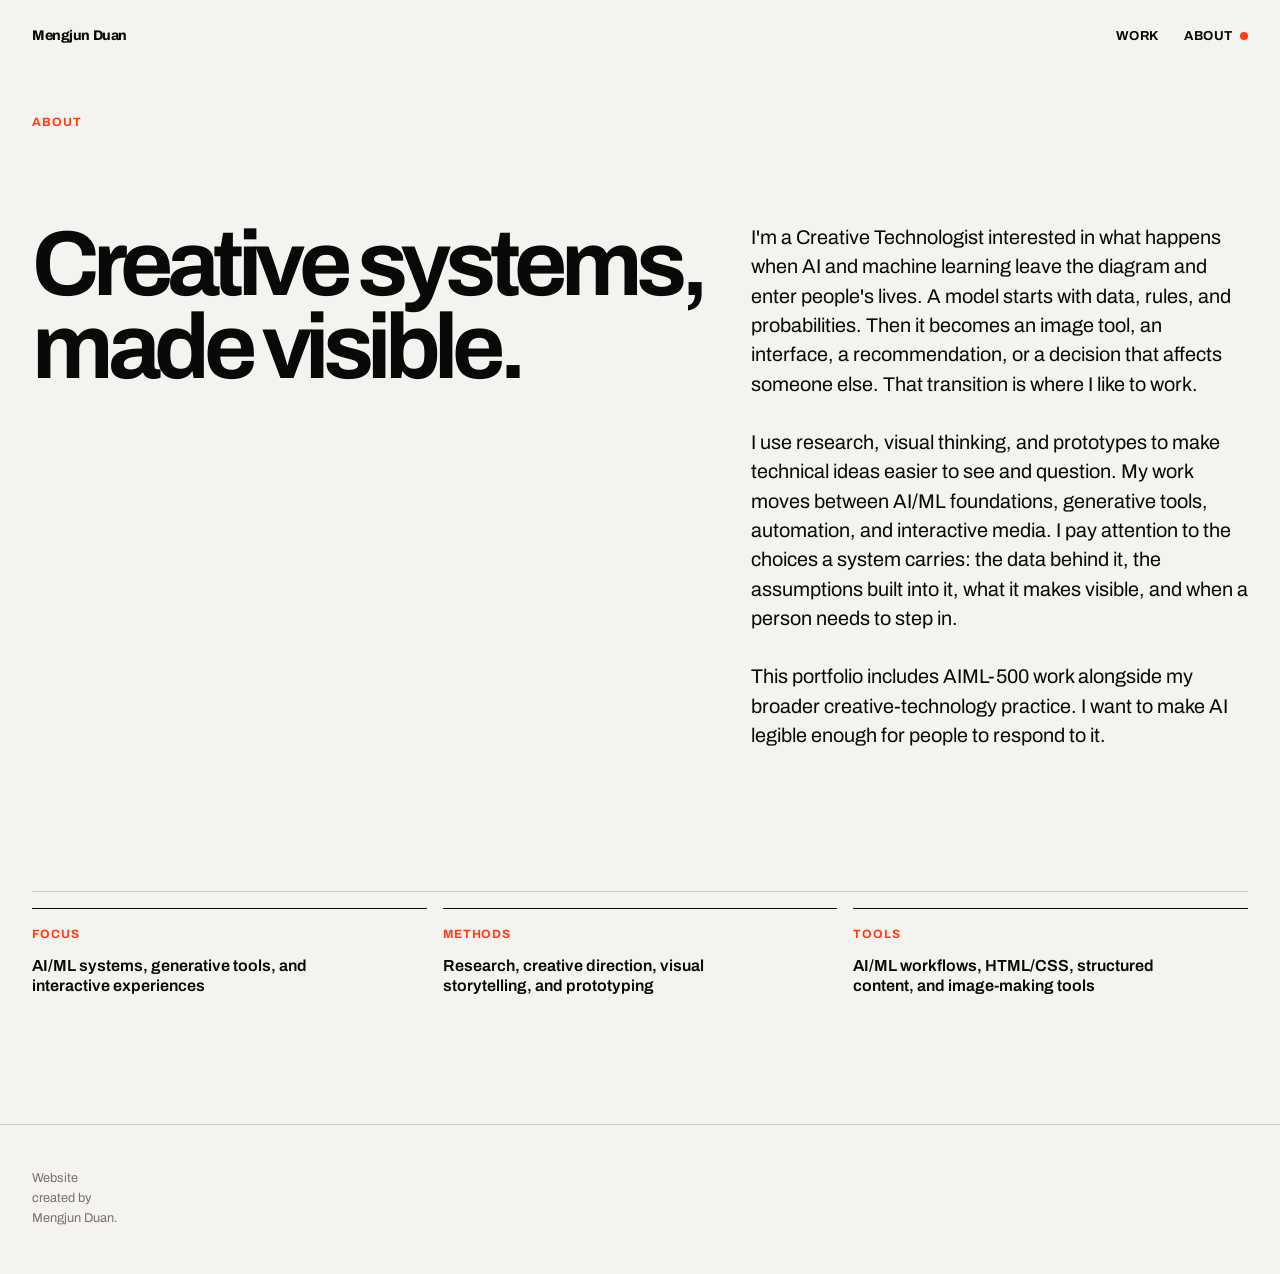
==== about.html @ 606a5782 "Redesign AIML portfolio homepage and case studies" ====
<!doctype html>
<html lang="en">
<head>
  <meta charset="utf-8">
  <meta name="viewport" content="width=device-width, initial-scale=1">
  <meta name="description" content="About Mengjun Duan, Creative Technologist.">
  <title>About | Mengjun Duan</title>
  <link rel="stylesheet" href="styles.css">
  <script src="scripts/site.js" defer></script>
</head>
<body>
  <a class="skip-link" href="#main-content">Skip to main content</a>
  <header class="site-header">
    <div class="page-grid">
      <a class="wordmark" href="index.html">Mengjun Duan</a>
      <nav class="site-nav" aria-label="Primary navigation">
        <a href="work.html" data-nav-page="work.html">Work <span class="status-dot" hidden></span></a>
        <a href="about.html" data-nav-page="about.html">About <span class="status-dot" hidden></span></a>
      </nav>
    </div>
  </header>
  <main id="main-content" class="about-page">
    <section class="about-statement page-grid" aria-labelledby="about-title">
      <p class="eyebrow">About</p>
      <h1 id="about-title">Creative systems, made visible.</h1>
      <div>
        <p>I'm a Creative Technologist interested in what happens when AI and machine learning leave the diagram and enter people's lives. A model starts with data, rules, and probabilities. Then it becomes an image tool, an interface, a recommendation, or a decision that affects someone else. That transition is where I like to work.</p>
        <p>I use research, visual thinking, and prototypes to make technical ideas easier to see and question. My work moves between AI/ML foundations, generative tools, automation, and interactive media. I pay attention to the choices a system carries: the data behind it, the assumptions built into it, what it makes visible, and when a person needs to step in.</p>
        <p>This portfolio includes AIML-500 work alongside my broader creative-technology practice. I want to make AI legible enough for people to respond to it.</p>
      </div>
    </section>
    <section class="practice-index page-grid" aria-label="Practice index">
      <div><p>Focus</p><strong>AI/ML systems, generative tools, and interactive experiences</strong></div>
      <div><p>Methods</p><strong>Research, creative direction, visual storytelling, and prototyping</strong></div>
      <div><p>Tools</p><strong>AI/ML workflows, HTML/CSS, structured content, and image-making tools</strong></div>
    </section>
  </main>
  <footer class="site-footer"><div class="page-grid"><p>Website created by Mengjun Duan.</p></div></footer>
</body>
</html>
---- styles.css ----
@font-face {
  font-family: "Archivo Portfolio";
  src: url("assets/fonts/Archivo-VariableFont_wdth,wght.woff2") format("woff2");
  font-style: normal;
  font-weight: 100 900;
  font-stretch: 75% 125%;
  font-display: swap;
}

:root {
  --canvas: #F4F3EF;
  --ink: #090909;
  --signal: #FF3B14;
  --muted: #77736D;
  --light-ink: #F7F6F2;
  --line: color-mix(in srgb, var(--ink) 18%, transparent);
  --page-max: 100rem;
  --gutter: 2rem;
  --gap: 1rem;
  --font: "Archivo Portfolio", "Helvetica Neue", Helvetica, sans-serif;
}

* { box-sizing: border-box; }
html { scroll-behavior: smooth; }

body {
  margin: 0;
  background: var(--canvas);
  color: var(--ink);
  font-family: var(--font);
  font-size: 18px;
  line-height: 1.55;
}

img { display: block; max-width: 100%; }
a { color: inherit; text-decoration-thickness: 1px; text-underline-offset: 0.2em; }
a:focus-visible,
button:focus-visible { outline: 2px solid var(--signal); outline-offset: 4px; }

.skip-link {
  position: absolute;
  top: 0.75rem;
  left: 0.75rem;
  z-index: 10;
  padding: 0.6rem 0.8rem;
  background: var(--ink);
  color: var(--light-ink);
  font-size: 0.8125rem;
  font-weight: 700;
  text-decoration: none;
  transform: translateY(-180%);
}

.skip-link:focus { transform: translateY(0); }

.page-grid {
  width: min(calc(100% - (var(--gutter) * 2)), var(--page-max));
  margin-inline: auto;
  display: grid;
  grid-template-columns: repeat(12, minmax(0, 1fr));
  gap: var(--gap);
}

.site-header {
  position: fixed;
  inset: 0 0 auto;
  z-index: 20;
  background: var(--canvas);
  background: color-mix(in srgb, var(--canvas) 92%, transparent);
  backdrop-filter: blur(12px);
}

.site-header .page-grid { min-height: 4.5rem; align-items: center; }

.wordmark {
  grid-column: 1 / span 4;
  font-size: 0.875rem;
  font-weight: 760;
  letter-spacing: -0.03em;
  text-decoration: none;
}

.site-nav {
  grid-column: 8 / -1;
  display: flex;
  justify-content: flex-end;
  gap: clamp(0.85rem, 2vw, 1.75rem);
  font-size: 0.8125rem;
  font-weight: 690;
  letter-spacing: 0.04em;
  text-transform: uppercase;
}

.site-nav a {
  display: inline-flex;
  align-items: center;
  gap: 0.45rem;
  padding-block: 0.5rem;
  text-decoration: none;
}

.site-nav a[aria-current="page"] { color: var(--ink); }

.status-dot {
  width: 0.5rem;
  height: 0.5rem;
  flex: 0 0 auto;
  border-radius: 50%;
  background: var(--signal);
}

.status-dot[hidden] { display: none; }
main { padding-top: 4.5rem; }
.dark-section { background: var(--ink); color: var(--light-ink); }

.eyebrow {
  margin: 0;
  color: var(--signal);
  font-size: 0.75rem;
  font-weight: 700;
  letter-spacing: 0.08em;
  line-height: 1.25;
  text-transform: uppercase;
}

.display-title,
.section-title,
.page-title {
  margin: 0;
  font-weight: 680;
  letter-spacing: -0.07em;
  line-height: 0.9;
  text-wrap: balance;
}

.display-title { font-size: clamp(3.75rem, 9.4vw, 10.5rem); }
.page-title { font-size: clamp(3.25rem, 7.2vw, 8rem); }
.section-title { font-size: clamp(2.2rem, 4.6vw, 5.5rem); }

.intro-copy,
.body-copy {
  margin: 0;
  max-width: 38rem;
  color: var(--ink);
  font-size: clamp(1.125rem, 1.65vw, 1.5rem);
  line-height: 1.38;
}

.dark-section .intro-copy,
.dark-section .body-copy { color: color-mix(in srgb, var(--light-ink) 72%, transparent); }

.hero-band,
.intro-band { padding-block: clamp(5rem, 12vw, 12rem); }

.hero-band .eyebrow,
.intro-band .eyebrow { grid-column: 1 / span 3; }

.hero-band .display-title,
.intro-band .page-title { grid-column: 1 / span 10; margin-top: 1.25rem; }

.hero-band .intro-copy,
.intro-band .intro-copy { grid-column: 7 / span 5; margin-top: 2rem; }

.feature-band,
.case-band,
.contact-band { padding-block: clamp(4rem, 9vw, 9rem); }

.feature-band > :first-child,
.case-band > :first-child,
.contact-band > :first-child { grid-column: 1 / span 4; }

.feature-band > :nth-child(2),
.case-band > :nth-child(2),
.contact-band > :nth-child(2) { grid-column: 5 / -1; }

.work-list { border-top: 1px solid var(--line); }

.work-item {
  display: grid;
  grid-template-columns: repeat(12, minmax(0, 1fr));
  gap: var(--gap);
  padding-block: clamp(1.5rem, 4vw, 4rem);
  border-bottom: 1px solid var(--line);
  text-decoration: none;
}

.work-item:hover .work-title,
.work-item:focus-visible .work-title { color: var(--signal); }

.work-index { grid-column: 1 / span 1; color: var(--signal); font-size: 0.75rem; font-weight: 700; }
.work-title { grid-column: 2 / span 5; margin: 0; font-size: clamp(1.9rem, 3.6vw, 4.5rem); font-weight: 660; letter-spacing: -0.06em; line-height: 0.94; }
.work-meta { grid-column: 8 / -1; margin: 0; color: var(--ink); font-size: 0.9rem; }
.image-bleed { width: 100%; min-height: min(62vw, 48rem); object-fit: cover; }
.poster-image { width: min(100%, 38rem); aspect-ratio: 2 / 3; height: auto; margin-inline: auto; }
.case-image { width: 100%; aspect-ratio: 1; height: auto; max-height: 48rem; object-fit: cover; }

.comparison-grid {
  display: grid;
  grid-template-columns: repeat(2, minmax(0, 1fr));
  gap: var(--gap);
}

.comparison-intro {
  grid-column: 1 / -1;
  margin: 0 0 clamp(1.5rem, 3vw, 3rem);
  max-width: 44rem;
  font-size: clamp(1.25rem, 1.8vw, 1.7rem);
  font-weight: 590;
  letter-spacing: -0.03em;
  line-height: 1.25;
}

.comparison-panel {
  min-height: 100%;
  padding: clamp(1.5rem, 3vw, 3rem);
  border: 1px solid var(--ink);
  background: var(--canvas);
}

.comparison-panel-dark {
  border-color: var(--ink);
  background: var(--ink);
  color: var(--light-ink);
}

.comparison-label {
  margin: 0 0 clamp(2.5rem, 6vw, 6rem);
  color: var(--signal);
  font-size: 0.75rem;
  font-weight: 700;
  letter-spacing: 0.08em;
  text-transform: uppercase;
}

.comparison-panel h3 {
  margin: 0 0 1.5rem;
  font-size: clamp(2rem, 3.6vw, 4.5rem);
  font-weight: 670;
  letter-spacing: -0.06em;
  line-height: 0.95;
}

.comparison-panel > p:not(.comparison-label) {
  margin: 0;
  font-size: clamp(1rem, 1.25vw, 1.2rem);
  line-height: 1.48;
}

.comparison-panel > p + p { margin-top: 1.25rem; }

.comparison-facts { margin: clamp(2rem, 5vw, 5rem) 0 0; }
.comparison-facts div { display: grid; grid-template-columns: minmax(6rem, 0.6fr) 1fr; gap: 1rem; padding-block: 0.75rem; border-top: 1px solid currentColor; }
.comparison-facts dt { color: var(--signal); font-size: 0.7rem; font-weight: 700; letter-spacing: 0.06em; text-transform: uppercase; }
.comparison-facts dd { margin: 0; font-size: 0.9rem; line-height: 1.35; }
.decision-strip li { padding-block: 1.1rem; }
.evidence-note { margin-top: clamp(2rem, 5vw, 5rem); }

/* Task 6 case-study composition */
.case-hero {
  padding-block: clamp(7rem, 14vw, 14rem) clamp(4rem, 8vw, 8rem);
  align-items: end;
}

.case-hero .eyebrow { grid-column: 1 / span 3; align-self: start; }

.case-hero h1 {
  grid-column: 1 / span 10;
  margin: clamp(2rem, 6vw, 6rem) 0 0;
  font-size: clamp(3.75rem, 9.4vw, 10.5rem);
  font-weight: 680;
  letter-spacing: -0.08em;
  line-height: 0.84;
  text-wrap: balance;
}

.case-premise {
  grid-column: 7 / span 5;
  margin: clamp(2rem, 5vw, 5rem) 0 0;
  color: color-mix(in srgb, var(--light-ink) 76%, transparent);
  font-size: clamp(1.125rem, 1.65vw, 1.5rem);
  line-height: 1.38;
}

.case-facts {
  grid-column: 7 / span 5;
  display: grid;
  grid-template-columns: repeat(3, minmax(0, 1fr));
  gap: var(--gap);
  margin: clamp(2rem, 5vw, 5rem) 0 0;
}

.case-facts div { padding-top: 0.75rem; border-top: 1px solid color-mix(in srgb, var(--light-ink) 42%, transparent); }
.case-facts dt { color: var(--signal); font-size: 0.75rem; font-weight: 700; letter-spacing: 0.08em; text-transform: uppercase; }
.case-facts dd { margin: 0.4rem 0 0; font-size: 0.9rem; font-weight: 620; line-height: 1.25; }

.case-poster {
  margin: 0;
  padding-block: clamp(3rem, 8vw, 8rem) clamp(5rem, 11vw, 11rem);
}

.case-poster > a { grid-column: 1 / -1; }
.case-poster figcaption { grid-column: 7 / span 5; margin-top: 1rem; font-size: 0.8rem; font-weight: 720; letter-spacing: 0.06em; text-transform: uppercase; }
.case-poster figcaption a { color: var(--ink); }

/* Minimal homepage composition */
.home-page .home-hero {
  position: relative;
  min-height: calc(100svh - 4.5rem);
  padding: 0;
  overflow: clip;
  isolation: isolate;
}

.home-page .home-signal-field,
.home-page .home-text-safe-zone {
  position: absolute;
}

.home-page .home-signal-field {
  inset: 0;
  z-index: 0;
  width: 100%;
  height: 100%;
  pointer-events: none;
}

.home-page .home-text-safe-zone {
  z-index: 1;
  left: 0;
  top: 18%;
  bottom: 5%;
  width: 42%;
  background-color: var(--canvas);
  background-image: linear-gradient(90deg, var(--canvas) 0 76%, color-mix(in srgb, var(--canvas) 86%, transparent) 89%, transparent 100%);
  pointer-events: none;
}

.home-page .home-layout {
  position: relative;
  z-index: 2;
  min-height: 100%;
  align-content: start;
}

.home-page .home-title {
  position: absolute;
  width: 1px;
  height: 1px;
  margin: -1px;
  padding: 0;
  overflow: hidden;
  clip: rect(0 0 0 0);
  white-space: nowrap;
  border: 0;
}

.home-page .home-marquee {
  grid-column: 1 / -1;
  min-width: 0;
  overflow: hidden;
  padding-block: 0.3rem 0.55rem;
  border-block: 1px solid var(--line);
}

.home-page .home-marquee-track {
  display: flex;
  width: max-content;
  animation: home-marquee-scroll 38s linear infinite;
  will-change: transform;
}

.home-page .home-marquee-copy {
  flex: 0 0 auto;
  padding-right: 2rem;
  font-size: clamp(3.5rem, 7vw, 7.5rem);
  font-weight: 680;
  letter-spacing: -0.075em;
  line-height: 0.88;
  white-space: nowrap;
}

@keyframes home-marquee-scroll {
  to { transform: translateX(-50%); }
}

.home-page .home-identity {
  grid-column: 1 / span 5;
  margin: clamp(6rem, 15vh, 11rem) 0 0;
  color: var(--ink);
  font-size: clamp(0.9rem, 1.15vw, 1.1rem);
  font-weight: 720;
  letter-spacing: 0.055em;
  line-height: 1.2;
  text-transform: uppercase;
}

.home-page .home-statement {
  grid-column: 1 / span 5;
  margin: 1rem 0 0;
  max-width: 34rem;
  font-size: clamp(1.25rem, 1.8vw, 1.7rem);
  font-weight: 590;
  letter-spacing: -0.03em;
  line-height: 1.22;
}

.home-page .site-footer { padding-block: 1rem; }

body:has(.dark-section) .site-footer {
  background: var(--ink);
  color: var(--light-ink);
  border-color: color-mix(in srgb, var(--light-ink) 24%, transparent);
}

.work-page {
  min-height: 100svh;
  background: var(--ink);
  color: var(--light-ink);
  --line: color-mix(in srgb, var(--light-ink) 24%, transparent);
}

body:has(.work-page) .site-header {
  background: var(--ink);
  background: color-mix(in srgb, var(--ink) 92%, transparent);
}

body:has(.work-page) :is(.wordmark, .site-nav a) { color: var(--light-ink); }
body:has(.work-page) .site-nav a[aria-current="page"] { color: var(--light-ink); }

.work-intro { padding-block: clamp(7rem, 13vw, 13rem) clamp(3rem, 6vw, 6rem); }

.work-intro .eyebrow,
.work-intro > .eyebrow { grid-column: 1 / span 3; }

.work-intro :is(.page-title, .display-title),
.work-intro > :is(.page-title, .display-title) {
  grid-column: 1 / span 9;
  margin-top: 1.25rem;
}

.work-intro > h1 {
  grid-column: 1 / span 9;
  margin: 1.25rem 0 0;
  font-size: clamp(3.25rem, 7.2vw, 8rem);
  font-weight: 680;
  letter-spacing: -0.07em;
  line-height: 0.9;
  text-wrap: balance;
}

.work-intro :is(.intro-copy, .body-copy),
.work-intro > :is(.intro-copy, .body-copy) {
  grid-column: 7 / span 5;
  margin-top: 2rem;
  color: var(--light-ink);
}

.work-intro > .work-meta {
  grid-column: 7 / span 5;
  margin: 2rem 0 0;
  color: var(--light-ink);
  font-size: 0.9rem;
}

.work-project { padding-block: clamp(3rem, 7vw, 7rem) clamp(5rem, 10vw, 10rem); }

.work-project .page-grid,
.work-project.page-grid { align-items: start; }

.work-project :is(figure, .work-project-media),
.work-project > :is(figure, .work-project-media) {
  grid-column: 1 / -1;
  margin: 0 0 clamp(2rem, 5vw, 5rem);
}

.work-project img { width: 100%; aspect-ratio: 16 / 9; height: auto; object-fit: cover; }

.work-project > img {
  grid-column: 1 / -1;
  width: 100%;
  aspect-ratio: 16 / 9;
  height: auto;
  margin-bottom: clamp(2rem, 5vw, 5rem);
  object-fit: cover;
}

.work-project > p {
  grid-column: 1 / span 7;
  max-width: 42rem;
  margin: 2rem 0 0;
  color: var(--light-ink);
  font-size: clamp(1.125rem, 1.65vw, 1.5rem);
  line-height: 1.38;
}

.work-project > span {
  grid-column: 9 / -1;
  align-self: end;
  display: block;
  margin-top: 2rem;
  color: var(--light-ink);
  font-size: 0.8rem;
  font-weight: 720;
  letter-spacing: 0.06em;
  text-transform: uppercase;
}

.work-project :is(h2, .work-title),
.work-project > :is(h2, .work-title) {
  grid-column: 1 / span 7;
  margin: 0;
  font-size: clamp(2.5rem, 5vw, 6.25rem);
  font-weight: 670;
  letter-spacing: -0.07em;
  line-height: 0.9;
}

.work-project .work-meta,
.work-project > .work-meta { grid-column: 9 / -1; color: var(--light-ink); }

.work-project :is(.button, .text-link, .work-cta),
.work-project > :is(.button, .text-link, .work-cta) {
  grid-column: 1 / span 3;
  margin-top: 2rem;
  color: var(--light-ink);
  font-size: 0.8rem;
  font-weight: 720;
  letter-spacing: 0.06em;
  text-transform: uppercase;
}

.work-index {
  padding-bottom: clamp(5rem, 10vw, 10rem);
}

.work-card {
  grid-column: 1 / -1;
  display: grid;
  grid-template-columns: repeat(12, minmax(0, 1fr));
  gap: var(--gap);
  padding-block: clamp(2rem, 5vw, 5rem);
  border-top: 1px solid var(--line);
  text-decoration: none;
}

.work-card:last-child { border-bottom: 1px solid var(--line); }
.work-card-media { grid-column: 1 / span 6; overflow: hidden; }
.work-card-media img { width: 100%; aspect-ratio: 16 / 9; height: 100%; object-fit: cover; transition: transform 500ms ease; }
.work-card-copy { grid-column: 8 / -1; align-self: end; }
.work-card-copy h2 { margin: 1rem 0 0; font-size: clamp(2.25rem, 4.5vw, 5.5rem); font-weight: 670; letter-spacing: -0.065em; line-height: 0.92; }
.work-card-copy > p:not(.eyebrow) { margin: 1.5rem 0 0; max-width: 34rem; color: color-mix(in srgb, var(--light-ink) 72%, transparent); font-size: clamp(1rem, 1.25vw, 1.2rem); line-height: 1.45; }
.work-card-copy > span { display: block; margin-top: 2.5rem; color: var(--light-ink); font-size: 0.75rem; font-weight: 720; letter-spacing: 0.06em; text-transform: uppercase; }
.work-card:hover h2,
.work-card:focus-visible h2 { color: var(--signal); }
.work-card:hover .work-card-media img,
.work-card:focus-visible .work-card-media img { transform: scale(1.025); }

.model-field {
  position: relative;
  display: grid;
  grid-template-columns: 1fr auto 1fr;
  align-items: center;
  gap: 1rem;
  aspect-ratio: 16 / 9;
  padding: clamp(1.5rem, 4vw, 4rem);
  border: 1px solid color-mix(in srgb, var(--light-ink) 28%, transparent);
  background:
    radial-gradient(circle at 18% 34%, var(--signal) 0 0.3rem, transparent 0.35rem),
    radial-gradient(circle at 78% 68%, var(--light-ink) 0 0.2rem, transparent 0.25rem),
    repeating-linear-gradient(90deg, transparent 0 9.9%, color-mix(in srgb, var(--light-ink) 8%, transparent) 10%),
    var(--ink);
}

.model-field-label { font-size: clamp(1.25rem, 2.3vw, 2.75rem); font-weight: 650; letter-spacing: -0.05em; line-height: 1; }
.model-field-label:last-child { text-align: right; }
.model-field-axis { width: 1px; height: 70%; background: var(--signal); transform: rotate(18deg); }

/* Task 5 public-page composition */
.about-page { padding-block: clamp(4rem, 9vw, 9rem) clamp(5rem, 10vw, 10rem); }

.about-statement { align-items: start; }

.about-statement .eyebrow {
  grid-column: 1 / span 3;
  grid-row: 1;
}

.about-statement h1 {
  grid-column: 1 / span 7;
  grid-row: 2;
  margin: clamp(2.5rem, 6vw, 6rem) 0 0;
  font-size: clamp(3.25rem, 7.2vw, 8rem);
  font-weight: 680;
  letter-spacing: -0.07em;
  line-height: 0.9;
  text-wrap: balance;
}

.about-statement > div {
  grid-column: 8 / -1;
  grid-row: 2;
  max-width: 34rem;
  margin-top: clamp(2.5rem, 6vw, 6rem);
  font-size: clamp(1.125rem, 1.55vw, 1.45rem);
  line-height: 1.48;
}

.about-statement > div p { margin: 0; }
.about-statement > div p + p { margin-top: 1.45em; }

.practice-index {
  margin-top: clamp(5rem, 11vw, 11rem);
  padding-top: 1rem;
  border-top: 1px solid var(--line);
}

.practice-index > div {
  grid-column: span 4;
  padding-top: 1rem;
  border-top: 1px solid var(--ink);
}

.practice-index p {
  margin: 0 0 0.75rem;
  color: var(--signal);
  font-size: 0.75rem;
  font-weight: 700;
  letter-spacing: 0.08em;
  text-transform: uppercase;
}

.practice-index strong {
  display: block;
  max-width: 19rem;
  font-size: clamp(1rem, 1.25vw, 1.2rem);
  font-weight: 620;
  line-height: 1.25;
}

.detail-list { margin: 0; padding: 0; list-style: none; }
.detail-list li { display: grid; grid-template-columns: minmax(8rem, 0.6fr) 1fr; gap: 1rem; padding-block: 0.8rem; border-top: 1px solid currentColor; }
.detail-list span:first-child { color: var(--signal); font-size: 0.75rem; font-weight: 700; letter-spacing: 0.06em; text-transform: uppercase; }
.site-footer { padding-block: 2rem; border-top: 1px solid var(--line); color: var(--muted); font-size: 0.8rem; }

.reveal { opacity: 1; transform: none; }

.js .reveal {
  opacity: 0;
  transform: translateY(1rem);
  transition: opacity 500ms ease, transform 500ms ease;
}

.js .reveal.is-visible,
.motion-reduced .reveal { opacity: 1; transform: none; }

@media (max-width: 900px) {
  :root { --gutter: 1.25rem; }
  .page-grid { grid-template-columns: 1fr; }
  .site-header .page-grid { min-height: 4rem; grid-template-columns: repeat(2, minmax(0, 1fr)); }
  .wordmark,
  .site-nav { grid-column: auto; }
  .site-nav { gap: 0.75rem; }
  main { padding-top: 4rem; }

  .hero-band .eyebrow,
  .intro-band .eyebrow,
  .hero-band .display-title,
  .intro-band .page-title,
  .hero-band .intro-copy,
  .intro-band .intro-copy,
  .work-intro .eyebrow,
  .work-intro > .eyebrow,
  .work-intro :is(.page-title, .display-title),
  .work-intro > :is(.page-title, .display-title),
  .work-intro > h1,
  .work-intro :is(.intro-copy, .body-copy),
  .work-intro > :is(.intro-copy, .body-copy),
  .work-intro > .work-meta,
  .work-project > img,
  .work-project > p,
  .work-project > span,
  .work-project :is(figure, .work-project-media),
  .work-project > :is(figure, .work-project-media),
  .work-project :is(h2, .work-title),
  .work-project > :is(h2, .work-title),
  .work-project .work-meta,
  .work-project > .work-meta,
  .work-project :is(.button, .text-link, .work-cta),
  .work-project > :is(.button, .text-link, .work-cta),
  .work-card,
  .work-card-media,
  .work-card-copy,
  .feature-band > :first-child,
  .feature-band > :nth-child(2),
  .case-band > :first-child,
  .case-band > :nth-child(2),
  .contact-band > :first-child,
  .contact-band > :nth-child(2),
  .case-hero .eyebrow,
  .case-hero h1,
  .case-premise,
  .case-facts,
  .case-poster > a,
  .case-poster figcaption { grid-column: 1; }

  .hero-band .display-title,
  .intro-band .page-title,
  .hero-band .intro-copy,
  .intro-band .intro-copy,
  .feature-band > :nth-child(2),
  .case-band > :nth-child(2),
  .contact-band > :nth-child(2) { margin-top: 1.25rem; }

  .work-item { grid-template-columns: 2rem 1fr; }
  .work-index,
  .work-title,
  .work-meta { grid-column: auto; }
  .work-meta { grid-column: 2; }

  .home-page .home-hero { min-height: calc(100svh - 4rem); padding: 0; }
  .home-page .home-layout { min-height: 100%; }
  .home-page .home-marquee,
  .home-page .home-identity,
  .home-page .home-statement { grid-column: 1; }
  .home-page .home-identity { margin-top: 2.25rem; }
  .home-page .home-text-safe-zone {
    top: 12%;
    bottom: 8%;
    width: 100%;
    background-image: linear-gradient(90deg, var(--canvas) 0 78%, color-mix(in srgb, var(--canvas) 88%, transparent) 93%, transparent 100%);
  }

  .work-intro :is(.page-title, .display-title),
  .work-intro > :is(.page-title, .display-title),
  .work-intro > h1,
  .work-intro :is(.intro-copy, .body-copy),
  .work-intro > :is(.intro-copy, .body-copy),
  .work-intro > .work-meta { margin-top: 1.25rem; }

  .work-project :is(figure, .work-project-media),
  .work-project > :is(figure, .work-project-media),
  .work-project > img { margin-bottom: 2rem; }
  .work-project > p,
  .work-project > span { margin-top: 1.5rem; }

  .work-card { grid-template-columns: 1fr; }
  .work-card-media,
  .work-card-copy { grid-column: 1; }
  .work-card-copy { margin-top: 1.5rem; }

  .case-hero { padding-block: 6.5rem 3rem; }
  .case-hero h1 { margin-top: 1.5rem; }
  .case-premise { margin-top: 1.5rem; }
  .case-facts { grid-template-columns: 1fr; gap: 0.75rem; margin-top: 2rem; }
  .case-poster { padding-block: 2rem 4rem; }
  .case-poster figcaption { margin-top: 0.75rem; }
  .comparison-grid { grid-template-columns: 1fr; }
  .comparison-label { margin-bottom: 2.5rem; }

  .about-page { padding-block: 3rem 5rem; }
  .about-statement .eyebrow,
  .about-statement h1,
  .about-statement > div,
  .practice-index > div {
    grid-column: 1;
    grid-row: auto;
  }
  .about-statement h1,
  .about-statement > div { margin-top: 1.25rem; }
  .practice-index { margin-top: 4rem; }
  .practice-index > div { padding-top: 1rem; }
  .practice-index > div + div { margin-top: 1rem; }
}

@media (prefers-reduced-motion: reduce) {
  .home-page .home-marquee-track {
    animation: none;
    transform: translateX(0);
    transition: none;
  }
}
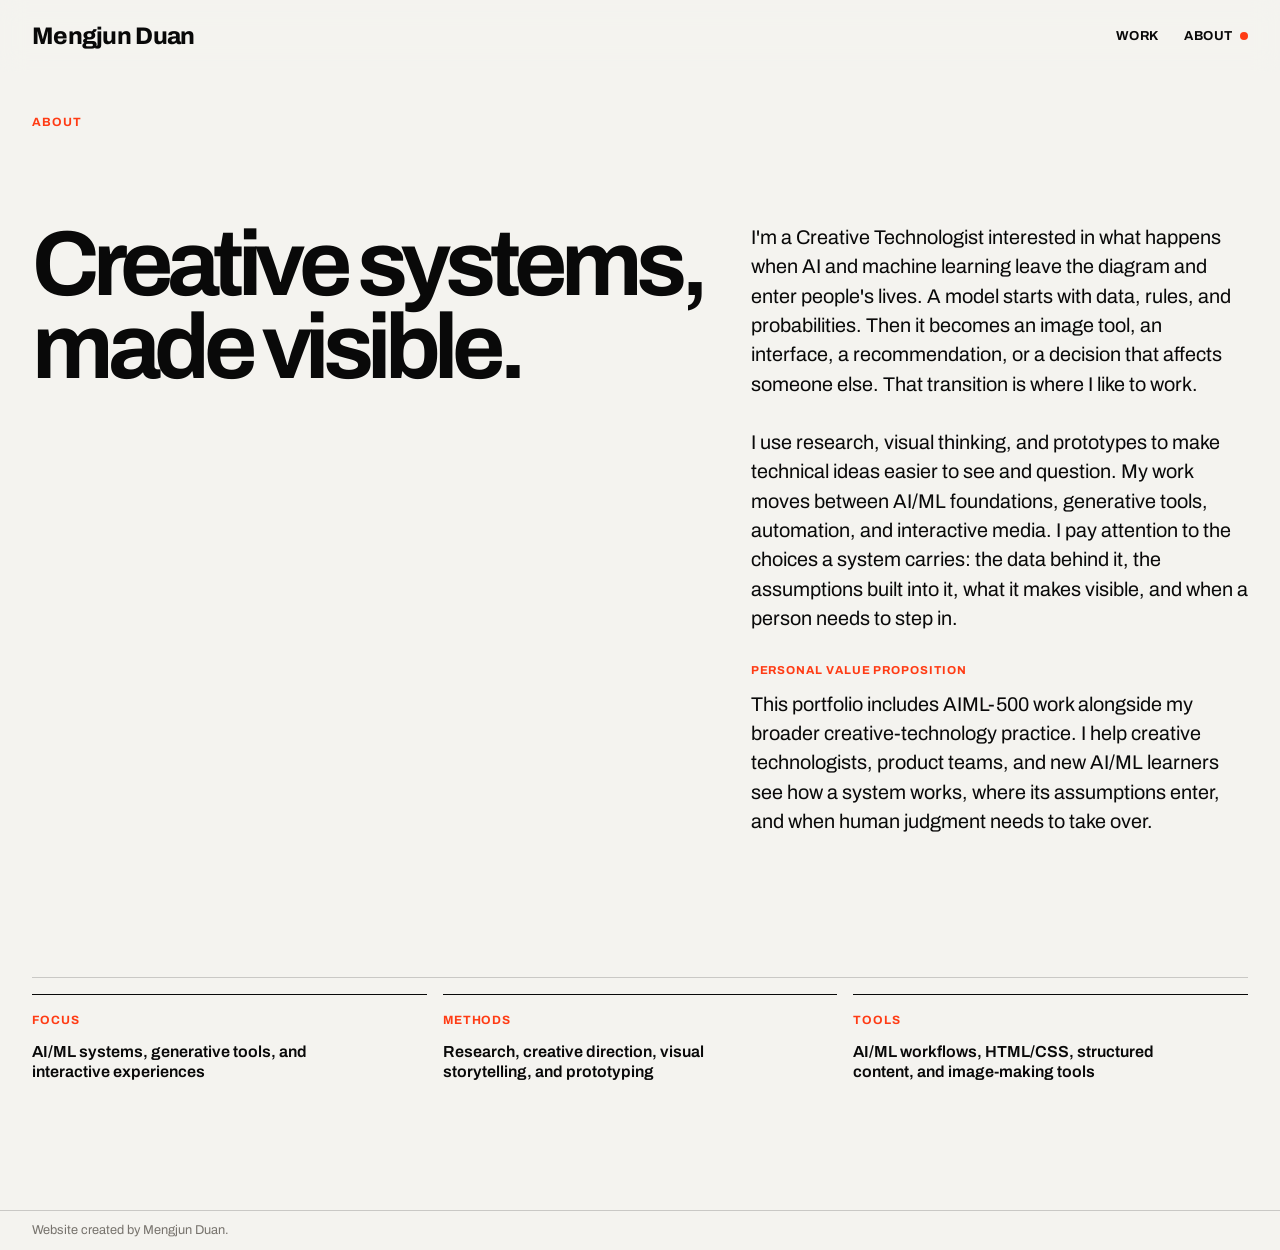
==== commit 7b1ac51c: "Add final portfolio artifact" ====
--- a/about.html
+++ b/about.html
@@ -26,7 +26,7 @@
       <div>
         <p>I'm a Creative Technologist interested in what happens when AI and machine learning leave the diagram and enter people's lives. A model starts with data, rules, and probabilities. Then it becomes an image tool, an interface, a recommendation, or a decision that affects someone else. That transition is where I like to work.</p>
         <p>I use research, visual thinking, and prototypes to make technical ideas easier to see and question. My work moves between AI/ML foundations, generative tools, automation, and interactive media. I pay attention to the choices a system carries: the data behind it, the assumptions built into it, what it makes visible, and when a person needs to step in.</p>
-        <p>This portfolio includes AIML-500 work alongside my broader creative-technology practice. I want to make AI legible enough for people to respond to it.</p>
+        <p><span class="about-value-label">Personal value proposition</span>This portfolio includes AIML-500 work alongside my broader creative-technology practice. I help creative technologists, product teams, and new AI/ML learners see how a system works, where its assumptions enter, and when human judgment needs to take over.</p>
       </div>
     </section>
     <section class="practice-index page-grid" aria-label="Practice index">
--- a/styles.css
+++ b/styles.css
@@ -17,6 +17,11 @@
   --page-max: 100rem;
   --gutter: 2rem;
   --gap: 1rem;
+  --signal-cell-desktop: 44px;
+  --signal-cell-narrow: 54px;
+  --signal-outer-density: .14;
+  --signal-title-density: .78;
+  --signal-copy-clearance: 1.25;
   --font: "Archivo Portfolio", "Helvetica Neue", Helvetica, sans-serif;
 }
 
@@ -35,7 +40,8 @@
 img { display: block; max-width: 100%; }
 a { color: inherit; text-decoration-thickness: 1px; text-underline-offset: 0.2em; }
 a:focus-visible,
-button:focus-visible { outline: 2px solid var(--signal); outline-offset: 4px; }
+button:focus-visible,
+summary:focus-visible { outline: 2px solid var(--signal); outline-offset: 4px; }
 
 .skip-link {
   position: absolute;
@@ -52,6 +58,17 @@
 }
 
 .skip-link:focus { transform: translateY(0); }
+.visually-hidden {
+  position: absolute !important;
+  width: 1px !important;
+  height: 1px !important;
+  padding: 0 !important;
+  margin: -1px !important;
+  overflow: hidden !important;
+  clip: rect(0, 0, 0, 0) !important;
+  white-space: nowrap !important;
+  border: 0 !important;
+}
 
 .page-grid {
   width: min(calc(100% - (var(--gutter) * 2)), var(--page-max));
@@ -74,9 +91,10 @@
 
 .wordmark {
   grid-column: 1 / span 4;
-  font-size: 0.875rem;
+  font-size: 1.5rem;
   font-weight: 760;
   letter-spacing: -0.03em;
+  line-height: 1.1;
   text-decoration: none;
 }
 
@@ -173,27 +191,7 @@
 .case-band > :nth-child(2),
 .contact-band > :nth-child(2) { grid-column: 5 / -1; }
 
-.work-list { border-top: 1px solid var(--line); }
-
-.work-item {
-  display: grid;
-  grid-template-columns: repeat(12, minmax(0, 1fr));
-  gap: var(--gap);
-  padding-block: clamp(1.5rem, 4vw, 4rem);
-  border-bottom: 1px solid var(--line);
-  text-decoration: none;
-}
-
-.work-item:hover .work-title,
-.work-item:focus-visible .work-title { color: var(--signal); }
-
-.work-index { grid-column: 1 / span 1; color: var(--signal); font-size: 0.75rem; font-weight: 700; }
-.work-title { grid-column: 2 / span 5; margin: 0; font-size: clamp(1.9rem, 3.6vw, 4.5rem); font-weight: 660; letter-spacing: -0.06em; line-height: 0.94; }
-.work-meta { grid-column: 8 / -1; margin: 0; color: var(--ink); font-size: 0.9rem; }
-.image-bleed { width: 100%; min-height: min(62vw, 48rem); object-fit: cover; }
 .poster-image { width: min(100%, 38rem); aspect-ratio: 2 / 3; height: auto; margin-inline: auto; }
-.case-image { width: 100%; aspect-ratio: 1; height: auto; max-height: 48rem; object-fit: cover; }
-
 .comparison-grid {
   display: grid;
   grid-template-columns: repeat(2, minmax(0, 1fr));
@@ -257,7 +255,7 @@
 
 /* Task 6 case-study composition */
 .case-hero {
-  padding-block: clamp(7rem, 14vw, 14rem) clamp(4rem, 8vw, 8rem);
+  padding-block: clamp(3.5rem, 6vw, 6rem) clamp(2.5rem, 4vw, 4rem);
   align-items: end;
 }
 
@@ -265,17 +263,17 @@
 
 .case-hero h1 {
   grid-column: 1 / span 10;
-  margin: clamp(2rem, 6vw, 6rem) 0 0;
-  font-size: clamp(3.75rem, 9.4vw, 10.5rem);
+  margin: clamp(1.25rem, 2.5vw, 2.5rem) 0 0;
+  font-size: clamp(3rem, 6.5vw, 7rem);
   font-weight: 680;
-  letter-spacing: -0.08em;
+  letter-spacing: -0.035em;
   line-height: 0.84;
   text-wrap: balance;
 }
 
 .case-premise {
   grid-column: 7 / span 5;
-  margin: clamp(2rem, 5vw, 5rem) 0 0;
+  margin: clamp(1.5rem, 2.5vw, 2.5rem) 0 0;
   color: color-mix(in srgb, var(--light-ink) 76%, transparent);
   font-size: clamp(1.125rem, 1.65vw, 1.5rem);
   line-height: 1.38;
@@ -286,7 +284,7 @@
   display: grid;
   grid-template-columns: repeat(3, minmax(0, 1fr));
   gap: var(--gap);
-  margin: clamp(2rem, 5vw, 5rem) 0 0;
+  margin: clamp(1.5rem, 2.5vw, 2.5rem) 0 0;
 }
 
 .case-facts div { padding-top: 0.75rem; border-top: 1px solid color-mix(in srgb, var(--light-ink) 42%, transparent); }
@@ -302,7 +300,267 @@
 .case-poster figcaption { grid-column: 7 / span 5; margin-top: 1rem; font-size: 0.8rem; font-weight: 720; letter-spacing: 0.06em; text-transform: uppercase; }
 .case-poster figcaption a { color: var(--ink); }
 
-/* Minimal homepage composition */
+.case-cta {
+  display: inline-flex;
+  align-items: center;
+  gap: 0.65rem;
+  margin-top: 2.25rem;
+  padding: 0.8rem 1rem;
+  border: 1px solid var(--signal);
+  color: inherit;
+  font-size: 0.75rem;
+  font-weight: 720;
+  letter-spacing: 0.06em;
+  text-decoration: none;
+  text-transform: uppercase;
+  transition: background-color 180ms ease, color 180ms ease;
+}
+
+.case-cta:hover,
+.case-cta:focus-visible { background: var(--signal); color: var(--ink); }
+
+.prompt-objectives { margin-top: clamp(2.5rem, 6vw, 6rem); }
+
+.prompt-lab {
+  padding-block: clamp(4rem, 9vw, 9rem);
+  overflow: clip;
+}
+
+.prompt-lab-heading { align-items: end; }
+.prompt-lab-heading .section-title { grid-column: 1 / span 6; }
+
+.prompt-lab-heading > p {
+  grid-column: 8 / -1;
+  margin: 0;
+  max-width: 38rem;
+  color: color-mix(in srgb, var(--light-ink) 72%, transparent);
+  font-size: clamp(1.125rem, 1.55vw, 1.4rem);
+  line-height: 1.4;
+}
+
+.prompt-flow {
+  grid-template-columns: repeat(5, minmax(0, 1fr));
+  margin-top: clamp(3rem, 7vw, 7rem);
+  padding: 0;
+  list-style: none;
+}
+
+.prompt-flow li {
+  min-height: 8rem;
+  padding: 0.85rem 1rem 1rem 0;
+  border-top: 1px solid color-mix(in srgb, var(--light-ink) 38%, transparent);
+}
+
+.prompt-flow span {
+  display: block;
+  color: var(--signal);
+  font-size: 0.7rem;
+  font-weight: 720;
+  letter-spacing: 0.08em;
+}
+
+.prompt-flow strong {
+  display: block;
+  max-width: 9rem;
+  margin-top: 1.25rem;
+  font-size: clamp(1rem, 1.2vw, 1.2rem);
+  font-weight: 620;
+  line-height: 1.15;
+}
+
+.prompt-examples { margin-top: clamp(3rem, 7vw, 7rem); }
+
+.prompt-example {
+  grid-column: 1 / -1;
+  border-top: 1px solid color-mix(in srgb, var(--light-ink) 38%, transparent);
+}
+
+.prompt-example:last-child { border-bottom: 1px solid color-mix(in srgb, var(--light-ink) 38%, transparent); }
+.prompt-example summary { display: grid; grid-template-columns: 3fr 8fr auto; gap: var(--gap); align-items: center; padding-block: 1.35rem; cursor: pointer; list-style: none; }
+.prompt-example summary::-webkit-details-marker { display: none; }
+.prompt-example summary::after { content: "+"; color: var(--signal); font-size: 1.75rem; font-weight: 420; line-height: 1; }
+.prompt-example[open] summary::after { content: "−"; }
+.prompt-example summary span { color: var(--signal); font-size: 0.72rem; font-weight: 720; letter-spacing: 0.08em; text-transform: uppercase; }
+.prompt-example summary strong { font-size: clamp(1.25rem, 2vw, 2rem); font-weight: 620; letter-spacing: -0.035em; line-height: 1.1; }
+
+.prompt-example-body {
+  display: grid;
+  grid-template-columns: repeat(2, minmax(0, 1fr));
+  gap: var(--gap);
+  padding: clamp(1rem, 2vw, 2rem) 0 clamp(2.5rem, 5vw, 5rem);
+}
+
+.prompt-example-body > div {
+  min-height: 100%;
+  padding: clamp(1.25rem, 2.5vw, 2.5rem);
+  border: 1px solid color-mix(in srgb, var(--light-ink) 28%, transparent);
+}
+
+.prompt-example-body > div:last-child { background: var(--light-ink); color: var(--ink); }
+.prompt-example-label { margin: 0 0 clamp(2rem, 5vw, 5rem); color: var(--signal); font-size: 0.7rem; font-weight: 720; letter-spacing: 0.08em; text-transform: uppercase; }
+.prompt-example blockquote { margin: 0; font-size: clamp(1.6rem, 3.1vw, 3.6rem); font-weight: 630; letter-spacing: -0.055em; line-height: 1; }
+.prompt-output { margin: 0; font-size: clamp(1rem, 1.3vw, 1.2rem); line-height: 1.52; }
+
+.prompt-conversation {
+  grid-template-columns: repeat(12, minmax(0, 1fr));
+  gap: 0;
+}
+
+.prompt-conversation > .conversation-turn { min-height: 0; }
+.conversation-user { grid-column: 1 / span 7; }
+.conversation-assistant { grid-column: 5 / -1; margin-top: -1px; }
+.prompt-conversation > .conversation-final { grid-column: 1 / -1; margin-top: -1px; background: var(--light-ink); color: var(--ink); }
+.prompt-conversation > .conversation-checklist { grid-column: 3 / -1; margin-top: -1px; background: var(--signal); color: var(--ink); }
+.conversation-copy { margin: 0; font-size: clamp(1.2rem, 2vw, 2rem); font-weight: 590; letter-spacing: -0.035em; line-height: 1.25; }
+.conversation-checklist .prompt-example-label { color: var(--ink); }
+.conversation-checklist ul { margin: 0; padding-left: 1.15rem; }
+.conversation-checklist li { padding-left: 0.4rem; font-size: clamp(1rem, 1.25vw, 1.15rem); line-height: 1.45; }
+.conversation-checklist li + li { margin-top: 0.8rem; }
+
+.process-rail { margin: 0; padding: 0; list-style: none; }
+.process-rail li { display: grid; grid-template-columns: minmax(8rem, 0.55fr) 1fr; gap: 1rem; padding-block: 1.1rem; border-top: 1px solid var(--ink); }
+.process-rail li:last-child { border-bottom: 1px solid var(--ink); }
+.process-rail span { color: var(--signal); font-size: 0.72rem; font-weight: 720; letter-spacing: 0.07em; text-transform: uppercase; }
+.process-rail p { margin: 0; max-width: 40rem; font-size: clamp(1rem, 1.3vw, 1.2rem); line-height: 1.45; }
+
+.value-grid { display: grid; grid-template-columns: repeat(2, minmax(0, 1fr)); gap: var(--gap); }
+.value-grid article { padding: clamp(1.5rem, 3vw, 3rem); border: 1px solid var(--ink); }
+.dark-section .value-grid article { border-color: color-mix(in srgb, var(--light-ink) 32%, transparent); }
+.value-grid article > p:first-child { margin: 0 0 clamp(2.5rem, 6vw, 6rem); color: var(--signal); font-size: 0.72rem; font-weight: 720; letter-spacing: 0.08em; text-transform: uppercase; }
+.value-grid h3 { margin: 0; font-size: clamp(2rem, 3.5vw, 4.25rem); font-weight: 660; letter-spacing: -0.06em; line-height: 0.96; }
+.value-grid h3 + p { margin: 2rem 0 0; font-size: clamp(1rem, 1.2vw, 1.15rem); line-height: 1.48; }
+.reference-list a { color: inherit; }
+
+.article-feature {
+  padding-block: clamp(4rem, 9vw, 9rem);
+  overflow: clip;
+}
+
+.article-feature-heading { align-items: end; }
+.article-feature-heading .section-title { grid-column: 1 / span 6; }
+
+.article-feature-heading > p {
+  grid-column: 8 / -1;
+  margin: 0;
+  max-width: 38rem;
+  color: color-mix(in srgb, var(--light-ink) 72%, transparent);
+  font-size: clamp(1.125rem, 1.55vw, 1.4rem);
+  line-height: 1.4;
+}
+
+.editorial-article {
+  align-items: start;
+  margin-top: clamp(4rem, 9vw, 9rem);
+}
+
+.article-index {
+  grid-column: 1 / span 3;
+  position: sticky;
+  top: 6.5rem;
+  padding-top: 0.85rem;
+  border-top: 1px solid color-mix(in srgb, var(--light-ink) 38%, transparent);
+}
+
+.article-index > p {
+  margin: 0;
+  color: var(--signal);
+  font-size: 0.7rem;
+  font-weight: 720;
+  letter-spacing: 0.08em;
+  text-transform: uppercase;
+}
+
+.article-index ol {
+  display: grid;
+  gap: 0.55rem;
+  margin: 1.5rem 0 0;
+  padding: 0;
+  list-style: none;
+  counter-reset: article-index;
+}
+
+.article-index li {
+  display: grid;
+  grid-template-columns: 1.5rem 1fr;
+  gap: 0.5rem;
+  counter-increment: article-index;
+}
+
+.article-index li::before {
+  content: counter(article-index, decimal-leading-zero);
+  color: color-mix(in srgb, var(--light-ink) 44%, transparent);
+  font-size: 0.68rem;
+  font-variant-numeric: tabular-nums;
+}
+
+.article-index a {
+  color: color-mix(in srgb, var(--light-ink) 72%, transparent);
+  font-size: 0.8rem;
+  line-height: 1.3;
+  text-decoration: none;
+}
+
+.article-index a:hover,
+.article-index a:focus-visible { color: var(--signal); }
+
+.article-body {
+  grid-column: 5 / span 7;
+  max-width: 54rem;
+}
+
+.article-section {
+  padding-block: clamp(2.5rem, 5vw, 5rem);
+  border-top: 1px solid color-mix(in srgb, var(--light-ink) 38%, transparent);
+  scroll-margin-top: 6rem;
+}
+
+.article-section:last-child {
+  border-bottom: 1px solid color-mix(in srgb, var(--light-ink) 38%, transparent);
+}
+
+.article-section-label {
+  margin: 0;
+  color: var(--signal);
+  font-size: 0.7rem;
+  font-weight: 720;
+  letter-spacing: 0.08em;
+  text-transform: uppercase;
+}
+
+.article-section h3 {
+  margin: 1.25rem 0 2rem;
+  font-size: clamp(2rem, 4.3vw, 5rem);
+  font-weight: 650;
+  letter-spacing: -0.06em;
+  line-height: 0.95;
+  text-wrap: balance;
+}
+
+.article-section > p:not(.article-section-label) {
+  margin: 0;
+  color: color-mix(in srgb, var(--light-ink) 78%, transparent);
+  font-size: clamp(1.05rem, 1.3vw, 1.2rem);
+  line-height: 1.65;
+}
+
+.article-section > p + p { margin-top: 1.4rem; }
+
+.article-pullquote {
+  margin: clamp(2.5rem, 6vw, 6rem) 0;
+  padding-block: clamp(1.5rem, 3vw, 3rem);
+  border-block: 1px solid var(--signal);
+}
+
+.article-pullquote p {
+  margin: 0;
+  color: var(--light-ink);
+  font-size: clamp(1.8rem, 3.6vw, 4rem);
+  font-weight: 610;
+  letter-spacing: -0.055em;
+  line-height: 1.02;
+}
+
+/* Dense ASCII homepage composition */
 .home-page .home-hero {
   position: relative;
   min-height: calc(100svh - 4.5rem);
@@ -311,12 +569,8 @@
   isolation: isolate;
 }
 
-.home-page .home-signal-field,
-.home-page .home-text-safe-zone {
+.home-page .home-signal-field {
   position: absolute;
-}
-
-.home-page .home-signal-field {
   inset: 0;
   z-index: 0;
   width: 100%;
@@ -324,87 +578,213 @@
   pointer-events: none;
 }
 
-.home-page .home-text-safe-zone {
-  z-index: 1;
-  left: 0;
-  top: 18%;
-  bottom: 5%;
-  width: 42%;
-  background-color: var(--canvas);
-  background-image: linear-gradient(90deg, var(--canvas) 0 76%, color-mix(in srgb, var(--canvas) 86%, transparent) 89%, transparent 100%);
-  pointer-events: none;
-}
-
 .home-page .home-layout {
   position: relative;
   z-index: 2;
   min-height: 100%;
-  align-content: start;
+  grid-template-rows: auto 1fr auto;
+  padding-block: 0 2rem;
 }
 
 .home-page .home-title {
-  position: absolute;
-  width: 1px;
-  height: 1px;
-  margin: -1px;
-  padding: 0;
+  grid-column: 1 / -1;
+  grid-row: 1;
+  z-index: 2;
+  align-self: start;
+  margin: clamp(6.5rem, 14vh, 11rem) 0 0;
+  color: var(--ink);
+  font-size: clamp(5rem, 15.25vw, 16rem);
+  font-weight: 740;
+  letter-spacing: -0.09em;
+  line-height: 0.75;
+  text-align: center;
+  text-transform: uppercase;
+  -webkit-text-fill-color: var(--ink);
+}
+
+.home-page .home-hero[data-signal-ready="true"] .home-title {
+  color: transparent;
+  -webkit-text-fill-color: transparent;
+  -webkit-text-stroke: 1px var(--ink);
+}
+
+.home-page .home-title-line {
+  display: block;
+}
+
+.home-page .home-signal-ticker {
+  grid-column: 1 / -1;
+  grid-row: 1;
+  z-index: 3;
+  align-self: start;
+  display: flex;
+  gap: 2rem;
+  margin-top: 0.85rem;
   overflow: hidden;
-  clip: rect(0 0 0 0);
+  color: var(--signal);
+  font-size: 0.6875rem;
+  font-weight: 730;
+  letter-spacing: 0.08em;
+  line-height: 1.2;
   white-space: nowrap;
-  border: 0;
-}
-
-.home-page .home-marquee {
-  grid-column: 1 / -1;
-  min-width: 0;
-  overflow: hidden;
-  padding-block: 0.3rem 0.55rem;
-  border-block: 1px solid var(--line);
-}
-
-.home-page .home-marquee-track {
-  display: flex;
-  width: max-content;
-  animation: home-marquee-scroll 38s linear infinite;
+  text-transform: uppercase;
+}
+
+.home-page .home-hero[data-signal-ready="true"] .home-signal-ticker span {
+  flex: 0 0 auto;
+  animation: home-signal-ticker-scroll 28s linear infinite;
   will-change: transform;
 }
 
-.home-page .home-marquee-copy {
-  flex: 0 0 auto;
-  padding-right: 2rem;
-  font-size: clamp(3.5rem, 7vw, 7.5rem);
-  font-weight: 680;
-  letter-spacing: -0.075em;
-  line-height: 0.88;
-  white-space: nowrap;
-}
-
-@keyframes home-marquee-scroll {
-  to { transform: translateX(-50%); }
+.home-page .home-hero:not([data-signal-ready="true"]) .home-signal-ticker span {
+  animation: none;
+  transform: none;
+  will-change: auto;
+}
+
+@keyframes home-signal-ticker-scroll {
+  to { transform: translateX(calc(-100% - 2rem)); }
 }
 
 .home-page .home-identity {
-  grid-column: 1 / span 5;
-  margin: clamp(6rem, 15vh, 11rem) 0 0;
-  color: var(--ink);
-  font-size: clamp(0.9rem, 1.15vw, 1.1rem);
+  grid-column: 1 / span 4;
+  grid-row: 3;
+  z-index: 3;
+  align-self: end;
+  margin: 0;
+  color: var(--signal);
+  font-size: clamp(1.35rem, 2.35vw, 2.5rem);
   font-weight: 720;
-  letter-spacing: 0.055em;
-  line-height: 1.2;
+  letter-spacing: -0.04em;
+  line-height: 1.05;
   text-transform: uppercase;
 }
 
 .home-page .home-statement {
-  grid-column: 1 / span 5;
-  margin: 1rem 0 0;
-  max-width: 34rem;
-  font-size: clamp(1.25rem, 1.8vw, 1.7rem);
+  grid-column: 6 / span 6;
+  grid-row: 3;
+  z-index: 3;
+  align-self: end;
+  margin: 0;
+  max-width: 38rem;
+  font-size: clamp(1.1rem, 1.55vw, 1.45rem);
   font-weight: 590;
   letter-spacing: -0.03em;
   line-height: 1.22;
 }
 
-.home-page .site-footer { padding-block: 1rem; }
+/* Local-only SIGNAL LAB; it is created by the local renderer module, never by page markup. */
+.home-signal-lab {
+  position: fixed;
+  right: 1rem;
+  bottom: 1rem;
+  z-index: 12;
+  width: min(22rem, calc(100vw - 2rem));
+  color: var(--light-ink);
+  font-size: 0.6875rem;
+  font-weight: 690;
+  letter-spacing: 0.055em;
+  line-height: 1.2;
+  text-transform: uppercase;
+}
+
+.home-signal-lab details {
+  max-height: 2.45rem;
+  overflow: hidden;
+  border: 1px solid color-mix(in srgb, var(--ink) 64%, transparent);
+  background: color-mix(in srgb, var(--ink) 90%, transparent);
+  box-shadow: 0 0.5rem 1.5rem color-mix(in srgb, var(--ink) 18%, transparent);
+  transition: max-height 180ms ease, background 180ms ease, border-color 180ms ease;
+}
+
+.home-signal-lab details[open] {
+  max-height: min(38rem, calc(100svh - 2rem));
+  border-color: var(--ink);
+  background: var(--ink);
+}
+
+.home-signal-lab summary {
+  display: flex;
+  align-items: center;
+  min-height: 2.4rem;
+  padding: 0.6rem 0.75rem;
+  color: var(--light-ink);
+  cursor: pointer;
+  list-style: none;
+  text-transform: uppercase;
+  user-select: none;
+}
+
+.home-signal-lab summary::-webkit-details-marker { display: none; }
+.home-signal-lab summary::after { content: "+"; margin-left: auto; color: var(--signal); font-size: 1rem; line-height: 1; }
+.home-signal-lab details[open] summary::after { content: "−"; }
+
+.home-signal-lab-form {
+  display: grid;
+  gap: 0.85rem;
+  max-height: min(34rem, calc(100svh - 5.5rem));
+  padding: 0.25rem 0.75rem 0.75rem;
+  overflow: auto;
+  border-top: 1px solid color-mix(in srgb, var(--light-ink) 20%, transparent);
+}
+
+.home-signal-lab section { display: grid; gap: 0.45rem; }
+.home-signal-lab h2 { margin: 0; color: var(--signal); font-size: inherit; font-weight: 760; letter-spacing: 0.08em; }
+
+.home-signal-lab-control {
+  display: grid;
+  grid-template-columns: minmax(0, 1fr) auto;
+  gap: 0.2rem 0.75rem;
+  align-items: center;
+}
+
+.home-signal-lab label { min-width: 0; color: color-mix(in srgb, var(--light-ink) 78%, transparent); }
+.home-signal-lab output { color: var(--light-ink); font-variant-numeric: tabular-nums; }
+.home-signal-lab input[type="range"] { grid-column: 1 / -1; width: 100%; accent-color: var(--signal); }
+
+.home-signal-lab select[name="titleMode"] {
+  width: 100%;
+  min-height: 1.75rem;
+  grid-column: 1 / -1;
+  padding: 0.15rem 0.35rem;
+  border: 1px solid color-mix(in srgb, var(--light-ink) 38%, transparent);
+  border-radius: 0;
+  background: var(--canvas);
+  color: var(--ink);
+  font: inherit;
+  text-transform: uppercase;
+}
+
+.home-signal-lab-presets { display: grid; grid-template-columns: repeat(3, minmax(0, 1fr)); gap: 0.35rem; }
+.home-signal-lab button {
+  min-height: 1.9rem;
+  padding: 0.25rem;
+  border: 1px solid color-mix(in srgb, var(--light-ink) 38%, transparent);
+  border-radius: 0;
+  background: transparent;
+  color: var(--light-ink);
+  font: inherit;
+  text-transform: uppercase;
+  cursor: pointer;
+}
+.home-signal-lab button:hover { border-color: var(--signal); color: var(--signal); }
+.home-signal-lab :is(summary, button, input, select):focus-visible {
+  outline: 2px solid var(--signal);
+  outline-offset: 2px;
+}
+.home-signal-lab :is(button, input, select):disabled { cursor: not-allowed; opacity: 0.48; }
+
+.home-signal-lab-telemetry {
+  display: grid;
+  grid-template-columns: repeat(3, minmax(0, 1fr));
+  gap: 0.35rem;
+  padding-top: 0.65rem;
+  border-top: 1px solid color-mix(in srgb, var(--light-ink) 20%, transparent);
+  color: color-mix(in srgb, var(--light-ink) 72%, transparent);
+  font-variant-numeric: tabular-nums;
+}
+.home-signal-lab-telemetry p { margin: 0; }
+.home-signal-lab-telemetry p:first-child { grid-column: 1 / -1; color: var(--signal); }
 
 body:has(.dark-section) .site-footer {
   background: var(--ink);
@@ -426,108 +806,6 @@
 
 body:has(.work-page) :is(.wordmark, .site-nav a) { color: var(--light-ink); }
 body:has(.work-page) .site-nav a[aria-current="page"] { color: var(--light-ink); }
-
-.work-intro { padding-block: clamp(7rem, 13vw, 13rem) clamp(3rem, 6vw, 6rem); }
-
-.work-intro .eyebrow,
-.work-intro > .eyebrow { grid-column: 1 / span 3; }
-
-.work-intro :is(.page-title, .display-title),
-.work-intro > :is(.page-title, .display-title) {
-  grid-column: 1 / span 9;
-  margin-top: 1.25rem;
-}
-
-.work-intro > h1 {
-  grid-column: 1 / span 9;
-  margin: 1.25rem 0 0;
-  font-size: clamp(3.25rem, 7.2vw, 8rem);
-  font-weight: 680;
-  letter-spacing: -0.07em;
-  line-height: 0.9;
-  text-wrap: balance;
-}
-
-.work-intro :is(.intro-copy, .body-copy),
-.work-intro > :is(.intro-copy, .body-copy) {
-  grid-column: 7 / span 5;
-  margin-top: 2rem;
-  color: var(--light-ink);
-}
-
-.work-intro > .work-meta {
-  grid-column: 7 / span 5;
-  margin: 2rem 0 0;
-  color: var(--light-ink);
-  font-size: 0.9rem;
-}
-
-.work-project { padding-block: clamp(3rem, 7vw, 7rem) clamp(5rem, 10vw, 10rem); }
-
-.work-project .page-grid,
-.work-project.page-grid { align-items: start; }
-
-.work-project :is(figure, .work-project-media),
-.work-project > :is(figure, .work-project-media) {
-  grid-column: 1 / -1;
-  margin: 0 0 clamp(2rem, 5vw, 5rem);
-}
-
-.work-project img { width: 100%; aspect-ratio: 16 / 9; height: auto; object-fit: cover; }
-
-.work-project > img {
-  grid-column: 1 / -1;
-  width: 100%;
-  aspect-ratio: 16 / 9;
-  height: auto;
-  margin-bottom: clamp(2rem, 5vw, 5rem);
-  object-fit: cover;
-}
-
-.work-project > p {
-  grid-column: 1 / span 7;
-  max-width: 42rem;
-  margin: 2rem 0 0;
-  color: var(--light-ink);
-  font-size: clamp(1.125rem, 1.65vw, 1.5rem);
-  line-height: 1.38;
-}
-
-.work-project > span {
-  grid-column: 9 / -1;
-  align-self: end;
-  display: block;
-  margin-top: 2rem;
-  color: var(--light-ink);
-  font-size: 0.8rem;
-  font-weight: 720;
-  letter-spacing: 0.06em;
-  text-transform: uppercase;
-}
-
-.work-project :is(h2, .work-title),
-.work-project > :is(h2, .work-title) {
-  grid-column: 1 / span 7;
-  margin: 0;
-  font-size: clamp(2.5rem, 5vw, 6.25rem);
-  font-weight: 670;
-  letter-spacing: -0.07em;
-  line-height: 0.9;
-}
-
-.work-project .work-meta,
-.work-project > .work-meta { grid-column: 9 / -1; color: var(--light-ink); }
-
-.work-project :is(.button, .text-link, .work-cta),
-.work-project > :is(.button, .text-link, .work-cta) {
-  grid-column: 1 / span 3;
-  margin-top: 2rem;
-  color: var(--light-ink);
-  font-size: 0.8rem;
-  font-weight: 720;
-  letter-spacing: 0.06em;
-  text-transform: uppercase;
-}
 
 .work-index {
   padding-bottom: clamp(5rem, 10vw, 10rem);
@@ -575,6 +853,271 @@
 .model-field-label:last-child { text-align: right; }
 .model-field-axis { width: 1px; height: 70%; background: var(--signal); transform: rotate(18deg); }
 
+.prompt-field {
+  position: relative;
+  display: flex;
+  min-height: 0;
+  aspect-ratio: 16 / 9;
+  flex-direction: column;
+  justify-content: space-between;
+  padding: clamp(1.25rem, 3vw, 3rem);
+  border: 1px solid color-mix(in srgb, var(--light-ink) 28%, transparent);
+  background:
+    linear-gradient(135deg, transparent 0 57%, color-mix(in srgb, var(--signal) 15%, transparent) 57% 58%, transparent 58%),
+    repeating-linear-gradient(90deg, transparent 0 11.9%, color-mix(in srgb, var(--light-ink) 7%, transparent) 12%),
+    var(--ink);
+}
+
+.prompt-field::after {
+  content: "";
+  position: absolute;
+  inset: 0.75rem;
+  border: 1px solid color-mix(in srgb, var(--light-ink) 10%, transparent);
+  pointer-events: none;
+}
+
+.prompt-field-label,
+.prompt-field-output { position: relative; z-index: 1; color: var(--signal); font-size: 0.68rem; font-weight: 720; letter-spacing: 0.08em; text-transform: uppercase; }
+.prompt-field-input { position: relative; z-index: 1; max-width: 75%; font-size: clamp(1.75rem, 3vw, 4rem); font-weight: 640; letter-spacing: -0.06em; line-height: 0.96; }
+.prompt-field-route { position: relative; z-index: 1; display: grid; grid-template-columns: auto 1fr auto; gap: 0.75rem; align-items: center; font-size: 0.62rem; font-style: normal; letter-spacing: 0.06em; text-transform: uppercase; }
+.prompt-field-route b { font-weight: 680; }
+.prompt-field-route i { display: block; height: 1px; background: var(--signal); transform-origin: left; transition: transform 500ms ease; }
+.prompt-field-output { align-self: flex-end; color: var(--light-ink); }
+.work-card:hover .prompt-field-route i,
+.work-card:focus-visible .prompt-field-route i { transform: scaleX(0.65); }
+
+.bias-field {
+  position: relative;
+  display: grid;
+  grid-template-rows: auto 1fr auto;
+  gap: 1rem;
+  aspect-ratio: 16 / 9;
+  padding: clamp(1.25rem, 3vw, 3rem);
+  border: 1px solid color-mix(in srgb, var(--light-ink) 28%, transparent);
+  background:
+    linear-gradient(90deg, transparent 0 33%, color-mix(in srgb, var(--light-ink) 8%, transparent) 33% 33.2%, transparent 33.2% 66%, color-mix(in srgb, var(--light-ink) 8%, transparent) 66% 66.2%, transparent 66.2%),
+    linear-gradient(0deg, transparent 0 50%, color-mix(in srgb, var(--signal) 14%, transparent) 50% 50.4%, transparent 50.4%),
+    var(--ink);
+}
+
+.bias-field::after {
+  content: "";
+  position: absolute;
+  inset: 0.75rem;
+  border: 1px solid color-mix(in srgb, var(--light-ink) 10%, transparent);
+  pointer-events: none;
+}
+
+.bias-field-label,
+.bias-field-statement,
+.bias-field-sequence { position: relative; z-index: 1; }
+
+.bias-field-label {
+  color: var(--signal);
+  font-size: 0.68rem;
+  font-weight: 720;
+  letter-spacing: 0.08em;
+  text-transform: uppercase;
+}
+
+.bias-field-statement {
+  align-self: center;
+  max-width: 90%;
+  font-size: clamp(2rem, 4vw, 5rem);
+  font-weight: 640;
+  letter-spacing: -0.065em;
+  line-height: 0.92;
+}
+
+.bias-field-sequence {
+  display: grid;
+  grid-template-columns: auto 1fr auto 1fr auto;
+  gap: 0.75rem;
+  align-items: center;
+  font-size: 0.62rem;
+  letter-spacing: 0.06em;
+  text-transform: uppercase;
+}
+
+.bias-field-sequence b { font-weight: 680; }
+.bias-field-sequence i {
+  display: block;
+  height: 1px;
+  background: var(--signal);
+  transform-origin: left;
+  transition: transform 500ms ease;
+}
+
+.work-card:hover .bias-field-sequence i,
+.work-card:focus-visible .bias-field-sequence i { transform: scaleX(0.6); }
+
+.validation-field {
+  position: relative;
+  display: grid;
+  grid-template-columns: 1fr auto 1fr;
+  grid-template-rows: auto 1fr;
+  gap: 1rem;
+  align-items: center;
+  aspect-ratio: 16 / 9;
+  padding: clamp(1.25rem, 3vw, 3rem);
+  border: 1px solid color-mix(in srgb, var(--light-ink) 28%, transparent);
+  background:
+    linear-gradient(90deg, transparent 0 67.6%, color-mix(in srgb, var(--signal) 18%, transparent) 67.6% 68%, transparent 68%),
+    repeating-linear-gradient(0deg, transparent 0 19.8%, color-mix(in srgb, var(--light-ink) 7%, transparent) 20%),
+    var(--ink);
+}
+
+.validation-field::after {
+  content: "";
+  position: absolute;
+  inset: 0.75rem;
+  border: 1px solid color-mix(in srgb, var(--light-ink) 10%, transparent);
+  pointer-events: none;
+}
+
+.validation-field-label,
+.validation-field-score,
+.validation-field-drop { position: relative; z-index: 1; }
+
+.validation-field-label {
+  grid-column: 1 / -1;
+  color: var(--signal);
+  font-size: 0.68rem;
+  font-weight: 720;
+  letter-spacing: 0.08em;
+  text-transform: uppercase;
+}
+
+.validation-field-score { align-self: center; }
+.validation-field-score b { display: block; font-size: clamp(2.25rem, 4.5vw, 5.75rem); font-weight: 650; letter-spacing: -0.07em; line-height: 0.88; }
+.validation-field-score small { display: block; margin-top: 0.7rem; font-size: 0.62rem; letter-spacing: 0.08em; text-transform: uppercase; }
+.validation-field-score-alert { text-align: right; color: var(--signal); }
+.validation-field-drop { color: var(--signal); font-size: clamp(1.5rem, 3vw, 3rem); transition: transform 420ms ease; }
+.work-card:hover .validation-field-drop,
+.work-card:focus-visible .validation-field-drop { transform: translateX(0.6rem); }
+
+/* Artifact 5 validation composition */
+.validation-feature {
+  padding-block: clamp(4rem, 9vw, 9rem);
+  overflow: clip;
+}
+
+.validation-heading { align-items: end; }
+.validation-heading .section-title { grid-column: 1 / span 6; }
+.validation-heading > p {
+  grid-column: 8 / -1;
+  margin: 0;
+  max-width: 38rem;
+  color: color-mix(in srgb, var(--light-ink) 72%, transparent);
+  font-size: clamp(1.125rem, 1.55vw, 1.4rem);
+  line-height: 1.4;
+}
+
+.validation-dashboard {
+  align-items: stretch;
+  margin-top: clamp(3rem, 7vw, 7rem);
+}
+
+.validation-metric,
+.validation-note {
+  min-height: 24rem;
+  padding: clamp(1.5rem, 3vw, 3rem);
+  border: 1px solid color-mix(in srgb, var(--light-ink) 28%, transparent);
+}
+
+.validation-metric {
+  grid-column: span 3;
+  display: flex;
+  flex-direction: column;
+}
+
+.validation-metric > p,
+.validation-metric > span {
+  margin: 0;
+  font-size: 0.7rem;
+  font-weight: 700;
+  letter-spacing: 0.07em;
+  line-height: 1.35;
+  text-transform: uppercase;
+}
+
+.validation-metric > strong {
+  margin-block: auto;
+  font-size: clamp(4.5rem, 8vw, 9rem);
+  font-weight: 640;
+  letter-spacing: -0.085em;
+  line-height: 0.82;
+}
+
+.validation-metric > strong small { color: var(--signal); font-size: 0.25em; letter-spacing: -0.03em; }
+.validation-metric > span { color: color-mix(in srgb, var(--light-ink) 62%, transparent); }
+.validation-metric-alert { background: var(--signal); color: var(--ink); }
+.validation-metric-alert > strong small { color: var(--ink); }
+.validation-metric-alert > span { color: color-mix(in srgb, var(--ink) 70%, transparent); }
+
+.validation-note {
+  grid-column: span 6;
+  display: flex;
+  flex-direction: column;
+  justify-content: space-between;
+}
+
+.validation-note h3 {
+  margin: auto 0 1.5rem;
+  max-width: 38rem;
+  font-size: clamp(2.5rem, 5vw, 6rem);
+  font-weight: 650;
+  letter-spacing: -0.065em;
+  line-height: 0.92;
+}
+
+.validation-note > p:last-child {
+  margin: 0;
+  max-width: 40rem;
+  color: color-mix(in srgb, var(--light-ink) 70%, transparent);
+  font-size: clamp(1rem, 1.2vw, 1.15rem);
+  line-height: 1.48;
+}
+
+.error-evidence {
+  align-items: end;
+  margin-top: clamp(4rem, 9vw, 9rem);
+  padding-top: clamp(2rem, 4vw, 4rem);
+  border-top: 1px solid color-mix(in srgb, var(--light-ink) 28%, transparent);
+}
+
+.error-evidence-copy { grid-column: 1 / span 5; }
+.error-evidence-copy h3 {
+  margin: 1.25rem 0 0;
+  max-width: 34rem;
+  font-size: clamp(2.5rem, 5vw, 6rem);
+  font-weight: 650;
+  letter-spacing: -0.065em;
+  line-height: 0.92;
+}
+.error-evidence-copy > p:last-child { margin: 2rem 0 0; max-width: 34rem; color: color-mix(in srgb, var(--light-ink) 70%, transparent); }
+
+.error-bar {
+  grid-column: 7 / -1;
+  display: flex;
+  min-height: 12rem;
+  border: 1px solid color-mix(in srgb, var(--light-ink) 28%, transparent);
+}
+
+.error-bar > span {
+  flex-basis: var(--share);
+  display: flex;
+  min-width: 0;
+  flex-direction: column;
+  justify-content: space-between;
+  padding: 1.25rem;
+}
+
+.error-bar-missed { background: var(--signal); color: var(--ink); }
+.error-bar-detected { background: var(--light-ink); color: var(--ink); }
+.error-bar b { font-size: clamp(2rem, 4vw, 5rem); font-weight: 650; letter-spacing: -0.06em; line-height: 0.9; }
+.error-bar small { font-size: 0.68rem; font-weight: 720; letter-spacing: 0.08em; text-transform: uppercase; }
+
 /* Task 5 public-page composition */
 .about-page { padding-block: clamp(4rem, 9vw, 9rem) clamp(5rem, 10vw, 10rem); }
 
@@ -607,6 +1150,15 @@
 
 .about-statement > div p { margin: 0; }
 .about-statement > div p + p { margin-top: 1.45em; }
+.about-value-label {
+  display: block;
+  margin-bottom: 0.65rem;
+  color: var(--signal);
+  font-size: 0.72rem;
+  font-weight: 720;
+  letter-spacing: 0.08em;
+  text-transform: uppercase;
+}
 
 .practice-index {
   margin-top: clamp(5rem, 11vw, 11rem);
@@ -640,7 +1192,8 @@
 .detail-list { margin: 0; padding: 0; list-style: none; }
 .detail-list li { display: grid; grid-template-columns: minmax(8rem, 0.6fr) 1fr; gap: 1rem; padding-block: 0.8rem; border-top: 1px solid currentColor; }
 .detail-list span:first-child { color: var(--signal); font-size: 0.75rem; font-weight: 700; letter-spacing: 0.06em; text-transform: uppercase; }
-.site-footer { padding-block: 2rem; border-top: 1px solid var(--line); color: var(--muted); font-size: 0.8rem; }
+.site-footer { padding-block: 0.75rem; border-top: 1px solid var(--line); color: var(--muted); font-size: 0.8rem; }
+.site-footer .page-grid > p { grid-column: 1 / -1; margin: 0; line-height: 1.2; }
 
 .reveal { opacity: 1; transform: none; }
 
@@ -668,25 +1221,6 @@
   .intro-band .page-title,
   .hero-band .intro-copy,
   .intro-band .intro-copy,
-  .work-intro .eyebrow,
-  .work-intro > .eyebrow,
-  .work-intro :is(.page-title, .display-title),
-  .work-intro > :is(.page-title, .display-title),
-  .work-intro > h1,
-  .work-intro :is(.intro-copy, .body-copy),
-  .work-intro > :is(.intro-copy, .body-copy),
-  .work-intro > .work-meta,
-  .work-project > img,
-  .work-project > p,
-  .work-project > span,
-  .work-project :is(figure, .work-project-media),
-  .work-project > :is(figure, .work-project-media),
-  .work-project :is(h2, .work-title),
-  .work-project > :is(h2, .work-title),
-  .work-project .work-meta,
-  .work-project > .work-meta,
-  .work-project :is(.button, .text-link, .work-cta),
-  .work-project > :is(.button, .text-link, .work-cta),
   .work-card,
   .work-card-media,
   .work-card-copy,
@@ -711,51 +1245,83 @@
   .case-band > :nth-child(2),
   .contact-band > :nth-child(2) { margin-top: 1.25rem; }
 
-  .work-item { grid-template-columns: 2rem 1fr; }
-  .work-index,
-  .work-title,
-  .work-meta { grid-column: auto; }
-  .work-meta { grid-column: 2; }
-
   .home-page .home-hero { min-height: calc(100svh - 4rem); padding: 0; }
-  .home-page .home-layout { min-height: 100%; }
-  .home-page .home-marquee,
+  .home-page .home-layout {
+    min-height: 100%;
+    grid-template-rows: auto 1fr auto auto;
+    padding-block: 0 1.25rem;
+  }
+  .home-page .home-signal-ticker,
   .home-page .home-identity,
   .home-page .home-statement { grid-column: 1; }
-  .home-page .home-identity { margin-top: 2.25rem; }
-  .home-page .home-text-safe-zone {
-    top: 12%;
-    bottom: 8%;
-    width: 100%;
-    background-image: linear-gradient(90deg, var(--canvas) 0 78%, color-mix(in srgb, var(--canvas) 88%, transparent) 93%, transparent 100%);
+  .home-page .home-title { margin-top: clamp(5.5rem, 13vh, 8.5rem); font-size: clamp(4.5rem, 22vw, 9rem); }
+  .home-page .home-signal-ticker { margin-top: 0.7rem; }
+  .home-page .home-signal-ticker span { animation: none; transform: none; }
+  .home-page .home-identity { grid-row: 3; }
+  .home-page .home-statement { grid-row: 4; margin-top: 0.75rem; max-width: 34rem; }
+
+  .home-signal-lab {
+    right: 0.625rem;
+    bottom: 0.625rem;
+    width: min(20rem, calc(100vw - 1.25rem));
   }
-
-  .work-intro :is(.page-title, .display-title),
-  .work-intro > :is(.page-title, .display-title),
-  .work-intro > h1,
-  .work-intro :is(.intro-copy, .body-copy),
-  .work-intro > :is(.intro-copy, .body-copy),
-  .work-intro > .work-meta { margin-top: 1.25rem; }
-
-  .work-project :is(figure, .work-project-media),
-  .work-project > :is(figure, .work-project-media),
-  .work-project > img { margin-bottom: 2rem; }
-  .work-project > p,
-  .work-project > span { margin-top: 1.5rem; }
+  .home-signal-lab details[open] { max-height: calc(100svh - 1.25rem); }
+  .home-signal-lab-form { max-height: calc(100svh - 4.75rem); }
 
   .work-card { grid-template-columns: 1fr; }
   .work-card-media,
   .work-card-copy { grid-column: 1; }
   .work-card-copy { margin-top: 1.5rem; }
 
-  .case-hero { padding-block: 6.5rem 3rem; }
-  .case-hero h1 { margin-top: 1.5rem; }
-  .case-premise { margin-top: 1.5rem; }
+  .case-hero { padding-block: 3.5rem 2.5rem; }
+  .case-hero h1 { margin-top: 1.25rem; }
+  .case-premise { margin-top: 1.25rem; }
   .case-facts { grid-template-columns: 1fr; gap: 0.75rem; margin-top: 2rem; }
   .case-poster { padding-block: 2rem 4rem; }
   .case-poster figcaption { margin-top: 0.75rem; }
   .comparison-grid { grid-template-columns: 1fr; }
   .comparison-label { margin-bottom: 2.5rem; }
+
+  .prompt-lab-heading .section-title,
+  .prompt-lab-heading > p,
+  .article-feature-heading .section-title,
+  .article-feature-heading > p,
+  .validation-heading .section-title,
+  .validation-heading > p,
+  .article-index,
+  .article-body,
+  .prompt-example { grid-column: 1; }
+  .prompt-lab-heading > p,
+  .article-feature-heading > p,
+  .validation-heading > p { margin-top: 1.25rem; }
+  .article-index { position: static; margin-bottom: 3rem; }
+  .article-index ol { grid-template-columns: repeat(2, minmax(0, 1fr)); }
+  .prompt-flow { grid-template-columns: 1fr; gap: 0; }
+  .prompt-flow li { min-height: 0; display: grid; grid-template-columns: 4rem 1fr; align-items: center; padding-block: 0.9rem; }
+  .prompt-flow strong { max-width: none; margin-top: 0; }
+  .prompt-example summary { grid-template-columns: 1fr auto; }
+  .prompt-example summary span,
+  .prompt-example summary strong { grid-column: 1; }
+  .prompt-example summary strong { margin-top: 0.45rem; }
+  .prompt-example summary::after { grid-column: 2; grid-row: 1 / span 2; }
+  .prompt-example-body,
+  .value-grid { grid-template-columns: 1fr; }
+  .validation-dashboard { grid-template-columns: 1fr; }
+  .validation-metric,
+  .validation-note,
+  .error-evidence-copy,
+  .error-bar { grid-column: 1; }
+  .validation-metric,
+  .validation-note { min-height: 20rem; }
+  .error-bar { margin-top: 2.5rem; }
+  .prompt-conversation { grid-template-columns: 1fr; }
+  .conversation-user,
+  .conversation-assistant,
+  .prompt-conversation > .conversation-final,
+  .prompt-conversation > .conversation-checklist { grid-column: 1; margin-top: -1px; }
+  .process-rail li { grid-template-columns: 1fr; }
+  .prompt-field-input { max-width: 90%; }
+  .bias-field-statement { max-width: 95%; }
 
   .about-page { padding-block: 3rem 5rem; }
   .about-statement .eyebrow,
@@ -773,10 +1339,13 @@
 }
 
 @media (prefers-reduced-motion: reduce) {
-  .home-page .home-marquee-track {
-    animation: none;
-    transform: translateX(0);
-    transition: none;
+  .home-signal-lab details { transition: none !important; }
+  .home-page .home-signal-ticker span {
+    animation: none !important;
+    transform: none !important;
+    will-change: auto;
   }
+  .home-page .home-hero,
+  .home-page .home-hero * { animation: none !important; transition: none !important; }
 }
 
